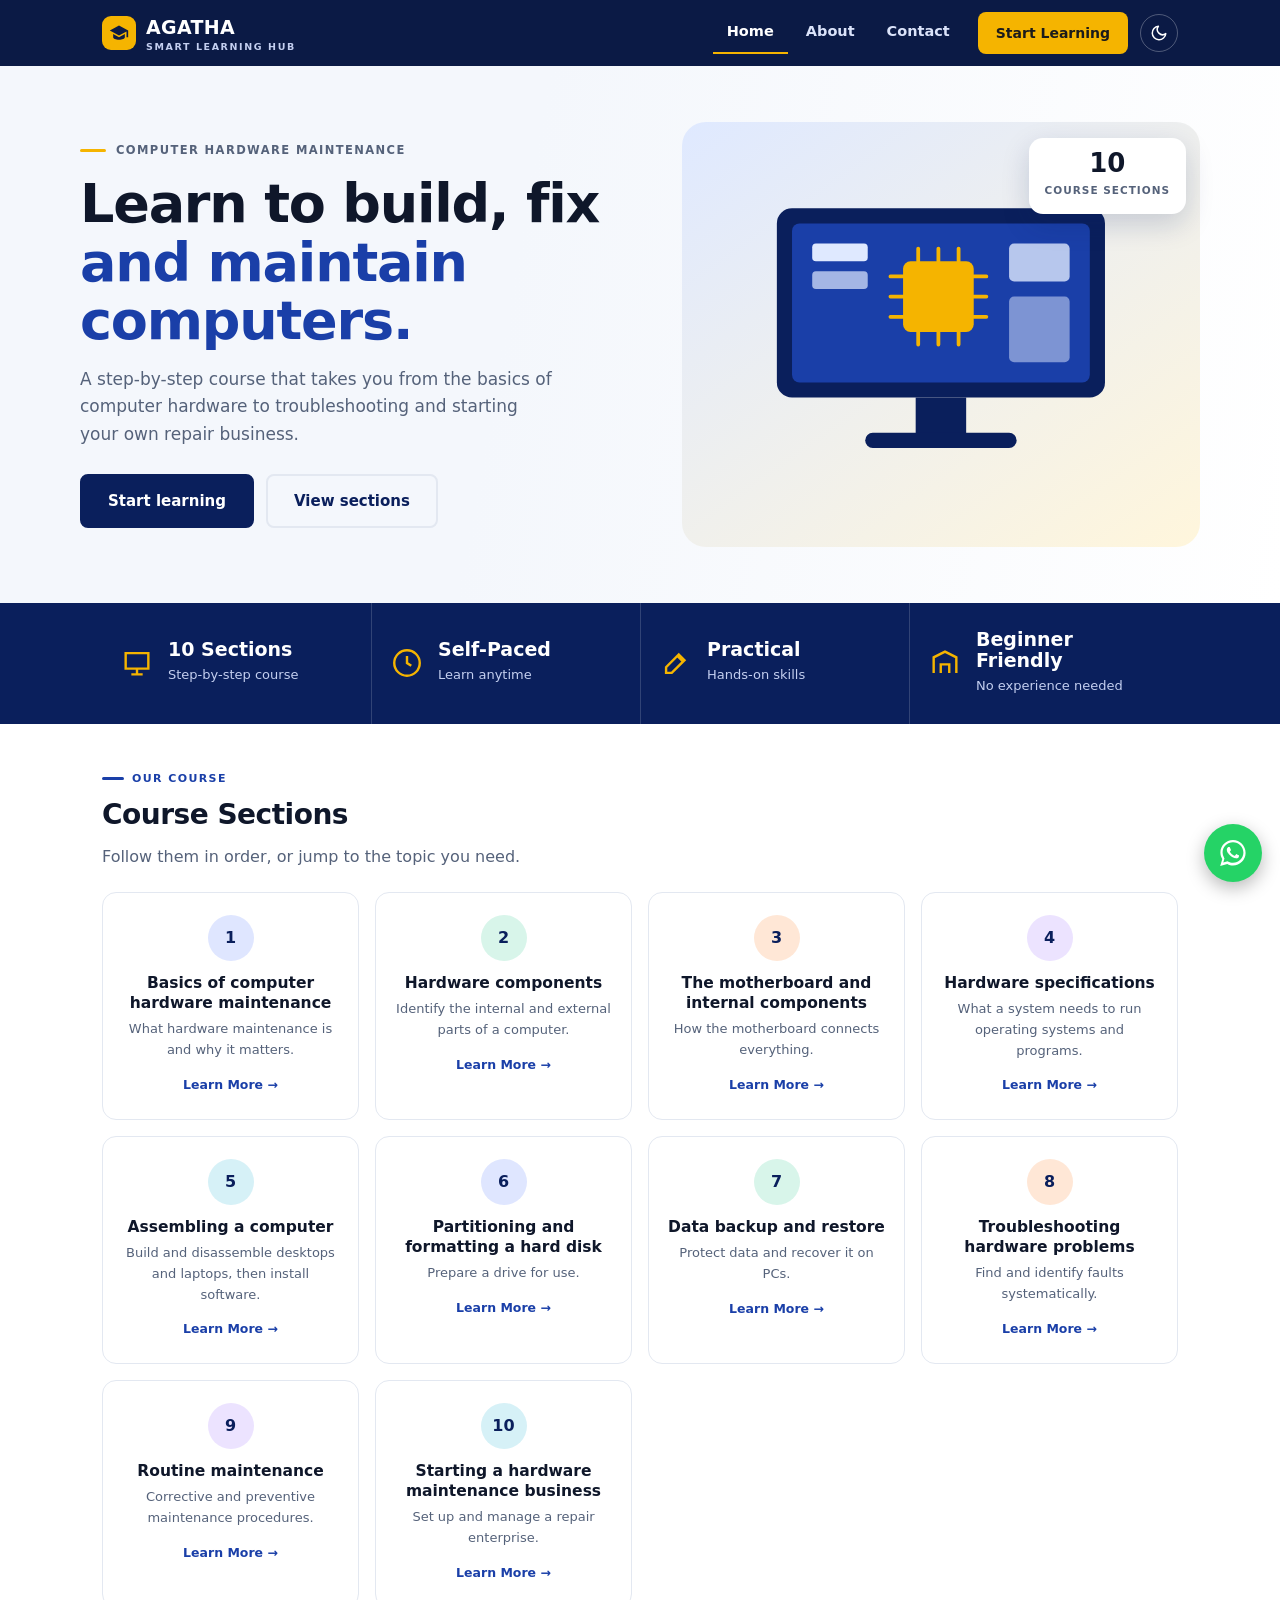
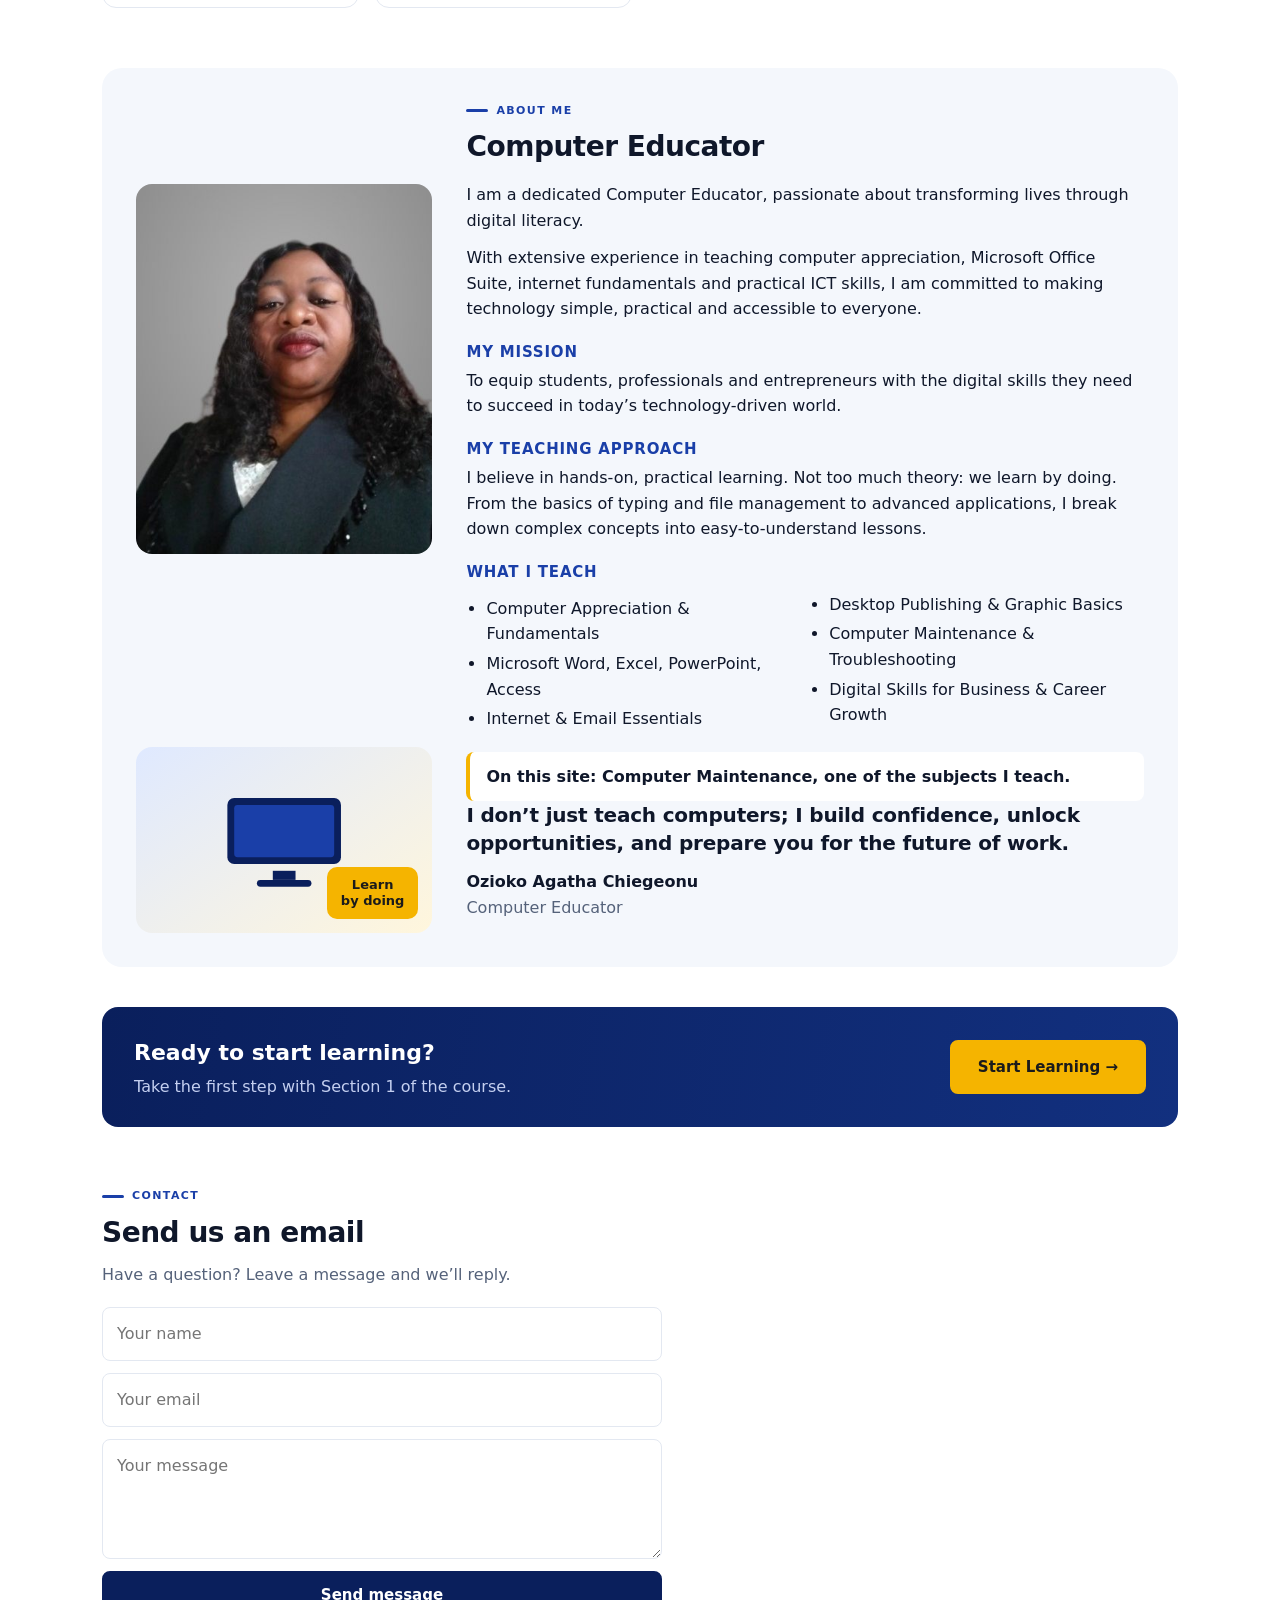
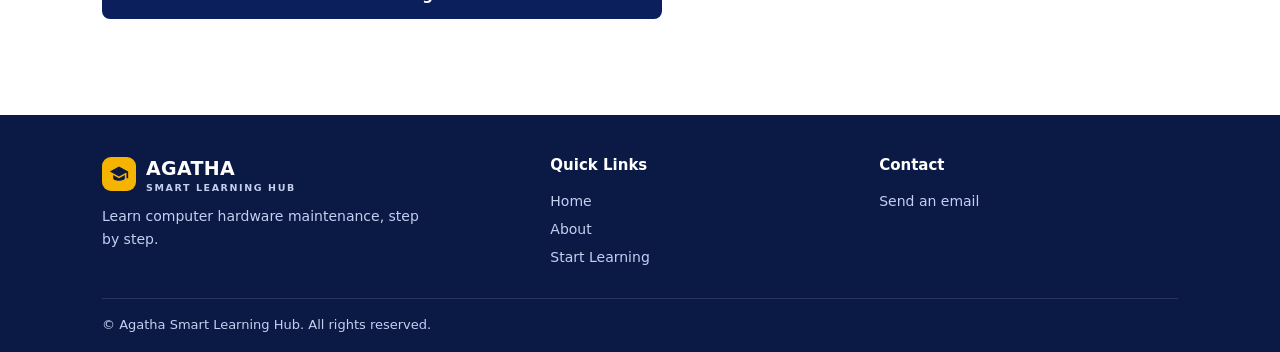
==== index.html @ 07d27c4d "my first commit" ====
<!DOCTYPE html>
<html lang="en">
<head>
<meta charset="utf-8">
<meta name="viewport" content="width=device-width, initial-scale=1, viewport-fit=cover">
<title>Agatha Smart Learning Hub | Computer Hardware Maintenance</title>
<meta name="description" content="Learn computer hardware maintenance step by step: components, motherboard, assembly, troubleshooting, backups and starting a repair business.">
<link rel="icon" href="data:image/svg+xml,%3Csvg xmlns=%27http://www.w3.org/2000/svg%27 viewBox=%270 0 100 100%27%3E%3Ctext y=%27.9em%27 font-size=%2790%27%3E%F0%9F%92%BB%3C/text%3E%3C/svg%3E">
<link rel="stylesheet" href="style.css">
<script>try{var t=localStorage.getItem('theme')}catch(e){}if(!t)t=matchMedia('(prefers-color-scheme: dark)').matches?'dark':'light';document.documentElement.dataset.theme=t</script>
</head>
<body>
<header><div class="wrap bar">
  <a class="brand" href="index.html"><span class="logo"><svg viewBox="0 0 24 24"><path d="M12 3 1 9l11 6 9-4.900V17h2V9L12 3zM5 13.200V17c0 1.700 3.100 3 7 3s7-1.300 7-3v-3.800l-7 3.800-7-3.800z"/></svg></span><span>AGATHA<small>SMART LEARNING HUB</small></span></a>
  <nav>
    <a class="l on" href="index.html">Home</a>
    <a class="l" href="#about">About</a>
    <a class="l" id="navContact" href="#email">Contact</a>
    <a class="cta" href="lesson-1.html">Start Learning</a>
  <button class="tt" id="themeBtn" type="button" aria-label="Switch between light and dark mode" title="Light / dark mode"><svg class="moon" viewBox="0 0 24 24"><path d="M21 12.8A9 9 0 1 1 11.2 3a7 7 0 0 0 9.8 9.800z"/></svg><svg class="sun" viewBox="0 0 24 24"><circle cx="12" cy="12" r="4"/><path d="M12 2v2M12 20v2M4.900 4.900l1.400 1.400M17.700 17.700l1.400 1.400M2 12h2M20 12h2M4.900 19.100l1.400-1.400M17.700 6.300l1.400-1.400"/></svg></button></nav>
</div></header>

<main>
  <div class="hero"><div class="wrap hg">
    <div>
      <div class="eyebrow">Computer Hardware Maintenance</div>
      <h1>Learn to build, fix <em>and maintain computers.</em></h1>
      <p class="lead">A step-by-step course that takes you from the basics of computer hardware to troubleshooting and starting your own repair business.</p>
      <div class="btns"><a class="btn" href="lesson-1.html">Start learning</a><a class="btn o" href="#sections">View sections</a></div>
    </div>
    <div class="art">
      <svg viewBox="0 0 320 240" fill="none"><rect x="30" y="20" width="260" height="150" rx="12" fill="#0a1f5c"/><rect x="42" y="32" width="236" height="126" rx="6" fill="#1a3fa8"/><rect x="130" y="62" width="56" height="56" rx="6" fill="#f5b400"/><g stroke="#f5b400" stroke-width="3" stroke-linecap="round"><path d="M142 52v10M158 52v10M174 52v10M142 118v10M158 118v10M174 118v10M120 74h10M120 90h10M120 106h10M186 74h10M186 90h10M186 106h10"/></g><rect x="58" y="48" width="44" height="14" rx="3" fill="#dfe9ff"/><rect x="58" y="70" width="44" height="14" rx="3" fill="#dfe9ff" opacity=".7"/><rect x="214" y="48" width="48" height="30" rx="4" fill="#dfe9ff" opacity=".8"/><rect x="214" y="90" width="48" height="52" rx="4" fill="#dfe9ff" opacity=".5"/><rect x="140" y="170" width="40" height="30" fill="#0a1f5c"/><rect x="100" y="198" width="120" height="12" rx="6" fill="#0a1f5c"/></svg>
      <div class="badge"><b>10</b><span>COURSE SECTIONS</span></div>
    </div>
  </div></div>
  <div class="stats"><div class="wrap sg">
    <div class="st"><svg viewBox="0 0 24 24"><path d="M4 5h16v11H4zM8 20h8M12 16v4"/></svg><div><b>10 Sections</b><span>Step-by-step course</span></div></div>
    <div class="st"><svg viewBox="0 0 24 24"><circle cx="12" cy="12" r="9"/><path d="M12 7v5l3 2"/></svg><div><b>Self-Paced</b><span>Learn anytime</span></div></div>
    <div class="st"><svg viewBox="0 0 24 24"><path d="M14 6l4 4-9 9H5v-4zM13 7l4 4"/></svg><div><b>Practical</b><span>Hands-on skills</span></div></div>
    <div class="st"><svg viewBox="0 0 24 24"><path d="M4 19V8l8-4 8 4v11M9 19v-6h6v6"/></svg><div><b>Beginner Friendly</b><span>No experience needed</span></div></div>
  </div></div>
  <div class="wrap">
    <section id="sections">
      <div class="sh"><div><div class="lab">Our Course</div><h2>Course Sections</h2><p class="sub">Follow them in order, or jump to the topic you need.</p></div></div>
      <div class="grid" id="cards"><a class="card" href="lesson-1.html"><div class="num c0">1</div><h3>Basics of computer hardware maintenance</h3><p>What hardware maintenance is and why it matters.</p><span class="more">Learn More &rarr;</span></a><a class="card" href="lesson-2.html"><div class="num c1">2</div><h3>Hardware components</h3><p>Identify the internal and external parts of a computer.</p><span class="more">Learn More &rarr;</span></a><a class="card" href="lesson-3.html"><div class="num c2">3</div><h3>The motherboard and internal components</h3><p>How the motherboard connects everything.</p><span class="more">Learn More &rarr;</span></a><a class="card" href="lesson-4.html"><div class="num c3">4</div><h3>Hardware specifications</h3><p>What a system needs to run operating systems and programs.</p><span class="more">Learn More &rarr;</span></a><a class="card" href="lesson-5.html"><div class="num c4">5</div><h3>Assembling a computer</h3><p>Build and disassemble desktops and laptops, then install software.</p><span class="more">Learn More &rarr;</span></a><a class="card" href="lesson-6.html"><div class="num c0">6</div><h3>Partitioning and formatting a hard disk</h3><p>Prepare a drive for use.</p><span class="more">Learn More &rarr;</span></a><a class="card" href="lesson-7.html"><div class="num c1">7</div><h3>Data backup and restore</h3><p>Protect data and recover it on PCs.</p><span class="more">Learn More &rarr;</span></a><a class="card" href="lesson-8.html"><div class="num c2">8</div><h3>Troubleshooting hardware problems</h3><p>Find and identify faults systematically.</p><span class="more">Learn More &rarr;</span></a><a class="card" href="lesson-9.html"><div class="num c3">9</div><h3>Routine maintenance</h3><p>Corrective and preventive maintenance procedures.</p><span class="more">Learn More &rarr;</span></a><a class="card" href="lesson-10.html"><div class="num c4">10</div><h3>Starting a hardware maintenance business</h3><p>Set up and manage a repair enterprise.</p><span class="more">Learn More &rarr;</span></a></div>
    </section>
    <section id="about">
      <div class="about">
        <div class="abl"><img class="me" src="images/agatha.jpg" alt="Ozioko Agatha Chiegeonu, Computer Educator"><div class="pic"><svg viewBox="0 0 120 90" width="46%" fill="none"><rect x="10" y="8" width="100" height="58" rx="6" fill="#0a1f5c"/><rect x="16" y="14" width="88" height="46" rx="3" fill="#1a3fa8"/><rect x="50" y="72" width="20" height="8" fill="#0a1f5c"/><rect x="36" y="80" width="48" height="6" rx="3" fill="#0a1f5c"/></svg><span>Learn<br>by doing</span></div></div>
        <div><div class="lab">About Me</div><h2>Computer Educator</h2><p>I am a dedicated Computer Educator, passionate about transforming lives through digital literacy.</p><p>With extensive experience in teaching computer appreciation, Microsoft Office Suite, internet fundamentals and practical ICT skills, I am committed to making technology simple, practical and accessible to everyone.</p><h4>My Mission</h4><p>To equip students, professionals and entrepreneurs with the digital skills they need to succeed in today’s technology-driven world.</p><h4>My Teaching Approach</h4><p>I believe in hands-on, practical learning. Not too much theory: we learn by doing. From the basics of typing and file management to advanced applications, I break down complex concepts into easy-to-understand lessons.</p><h4>What I Teach</h4><ul class="teach"><li>Computer Appreciation &amp; Fundamentals</li><li>Microsoft Word, Excel, PowerPoint, Access</li><li>Internet &amp; Email Essentials</li><li>Desktop Publishing &amp; Graphic Basics</li><li>Computer Maintenance &amp; Troubleshooting</li><li>Digital Skills for Business &amp; Career Growth</li></ul><div class="onsite">On this site: Computer Maintenance, one of the subjects I teach.</div><p class="closing">I don’t just teach computers; I build confidence, unlock opportunities, and prepare you for the future of work.</p><p class="sign">Ozioko Agatha Chiegeonu<span>Computer Educator</span></p></div>
      </div>
      <div class="banner"><div><h3>Ready to start learning?</h3><p>Take the first step with Section 1 of the course.</p></div><a class="btn g" href="lesson-1.html">Start Learning &rarr;</a></div>
    </section>
    <section id="email">
      <div class="lab">Contact</div><h2>Send us an email</h2>
      <p class="sub" style="margin-bottom:20px">Have a question? Leave a message and we’ll reply.</p>
      <form id="mailForm">
        <input type="text" name="name" placeholder="Your name" required>
        <input type="email" name="email" placeholder="Your email" required>
        <textarea name="message" placeholder="Your message" required></textarea>
        <button class="btn" type="submit">Send message</button>
        <p class="note" id="note"></p>
      </form>
    </section>
  </div>
</main>

<footer><div class="wrap">
  <div class="fg">
    <div><div class="brand" style="color:#fff;margin-bottom:10px"><span class="logo"><svg viewBox="0 0 24 24"><path d="M12 3 1 9l11 6 9-4.900V17h2V9L12 3zM5 13.200V17c0 1.700 3.100 3 7 3s7-1.300 7-3v-3.800l-7 3.800-7-3.800z"/></svg></span><span>AGATHA<small>SMART LEARNING HUB</small></span></div><p style="margin:0;max-width:320px">Learn computer hardware maintenance, step by step.</p></div>
    <div><h4>Quick Links</h4><a href="index.html">Home</a><a href="#about">About</a><a href="lesson-1.html">Start Learning</a></div>
    <div><h4>Contact</h4><a href="#email">Send an email</a></div>
  </div>
  <div class="copy">&copy; Agatha Smart Learning Hub. All rights reserved.</div>
</div></footer>

<a class="wa" id="waBtn" href="https://wa.link/6a9edf" target="_blank" rel="noopener" aria-label="Chat on WhatsApp">
  <svg viewBox="0 0 32 32"><path d="M16 3C9 3 3.4 8.6 3.4 15.5c0 2.4.7 4.7 1.9 6.600L3.200 29l7.100-2.100c1.800 1 3.800 1.500 5.700 1.500 7 0 12.600-5.600 12.600-12.500S23 3 16 3zm0 22.800c-1.800 0-3.600-.5-5.100-1.400l-.4-.2-4.200 1.200 1.200-4.100-.3-.4a10.200 10.200 0 0 1-1.600-5.500C5.600 9.800 10.300 5.200 16 5.200s10.400 4.600 10.400 10.300S21.700 25.800 16 25.800zm5.700-7.600c-.3-.2-1.800-.9-2.100-1s-.5-.2-.7.200-.8 1-1 1.200-.4.200-.7.100a8.400 8.400 0 0 1-4.200-3.700c-.3-.6.300-.5.900-1.700.1-.2 0-.4 0-.5l-1-2.300c-.2-.6-.5-.5-.7-.5h-.6c-.2 0-.5.100-.8.400s-1 1-1 2.500 1.100 2.900 1.200 3.100c.2.200 2.100 3.300 5.200 4.500 2.900 1.100 3.100.9 3.600.8.600-.1 1.800-.7 2-1.400s.2-1.300.2-1.400-.3-.2-.6-.4z"/></svg>
</a>
<script src="theme.js"></script>
<script>
document.getElementById('mailForm').addEventListener('submit',function(e){
  e.preventDefault();
  var f=e.target,btn=f.querySelector('button'),note=document.getElementById('note');
  var d=Object.fromEntries(new FormData(f).entries());
  d._subject='New message from Agatha Smart Learning Hub';d._template='table';
  btn.disabled=true;note.textContent='Sending...';
  fetch('https://formsubmit.co/ajax/agathaziko20@gmail.com',{method:'POST',headers:{'Content-Type':'application/json','Accept':'application/json'},body:JSON.stringify(d)})
  .then(function(r){if(!r.ok)throw 0;return r.json()})
  .then(function(){f.reset();note.textContent='Thank you! Your message has been sent.'})
  .catch(function(){note.textContent='Sorry, the message could not be sent. Please try again or use the WhatsApp button.'})
  .then(function(){btn.disabled=false});
});
</script>
</body>
</html>
---- style.css ----
:root{--bg:#fff;--soft:#f4f7fc;--surface:#fff;--text:#0f172a;--muted:#55627a;--navy:#0a1f5c;--navy2:#0b1a45;--blue:#1a3fa8;--gold:#f5b400;--gold-ink:#1b1b1b;--line:#e3e8f1;--wa:#25d366;color-scheme:light;
box-sizing:border-box;padding-top:env(safe-area-inset-top,0px);padding-bottom:env(safe-area-inset-bottom,0px)}
@media (prefers-color-scheme:dark){:root:not([data-theme="light"]){--bg:#0b1226;--soft:#0f1a35;--surface:#141f3d;--text:#eaf0fb;--muted:#9fb0cb;--blue:#7fa6ff;--line:#26335a;color-scheme:dark}}
:root[data-theme="dark"]{--bg:#0b1226;--soft:#0f1a35;--surface:#141f3d;--text:#eaf0fb;--muted:#9fb0cb;--blue:#7fa6ff;--line:#26335a;color-scheme:dark}
html{scroll-padding-top:calc(env(safe-area-inset-top,0px) + 76px);scroll-behavior:smooth}
*{box-sizing:border-box}
body{margin:0;background:var(--bg);color:var(--text);font:16px/1.6 system-ui,-apple-system,"Segoe UI",Roboto,Arial,sans-serif}
body::before{content:"";position:fixed;inset:0 0 auto;height:env(safe-area-inset-top,0px);background:var(--navy2);z-index:10}
a{color:inherit;text-decoration:none}
.wrap{max-width:1120px;margin:0 auto;padding:0 22px}
header{position:sticky;top:env(safe-area-inset-top,0px);z-index:11;background:var(--navy2);color:#fff}
.bar{display:flex;align-items:center;justify-content:space-between;height:66px;gap:14px}
.brand{display:flex;align-items:center;gap:10px;font-weight:800;font-size:19px;letter-spacing:.3px}
.logo{width:34px;height:34px;border-radius:9px;background:var(--gold);display:grid;place-items:center}
.logo svg{width:20px;height:20px;fill:var(--navy2)}
.brand small{display:block;font-size:9.5px;font-weight:600;letter-spacing:1.6px;color:#c4cff0;margin-top:-3px}
nav{display:flex;gap:4px;align-items:center}
nav a.l{padding:8px 14px;font-weight:600;font-size:14.5px;color:#dbe3fa;border-bottom:2px solid transparent}
nav a.l:hover,nav a.l.on{color:#fff;border-bottom-color:var(--gold)}
.cta{background:var(--gold);color:var(--gold-ink);font-weight:700;font-size:14px;padding:10px 18px;border-radius:8px;margin-left:10px}
.hero{background:linear-gradient(100deg,var(--soft) 40%,var(--bg));overflow:hidden}
.hg{display:grid;grid-template-columns:1.05fr .95fr;gap:30px;align-items:center;padding:56px 0}
.eyebrow{display:flex;align-items:center;gap:10px;font-size:11.5px;font-weight:800;letter-spacing:1.4px;text-transform:uppercase;color:var(--muted)}
.eyebrow::before{content:"";width:26px;height:3px;background:var(--gold);border-radius:2px}
h1{font-size:clamp(34px,5.4vw,54px);line-height:1.08;margin:16px 0 16px;letter-spacing:-1.2px;font-weight:800}
h1 em{font-style:normal;color:var(--blue);display:block}
.hero p.lead{color:var(--muted);font-size:17px;max-width:480px;margin:0 0 26px}
.btns{display:flex;gap:12px;flex-wrap:wrap}
.btn{display:inline-block;background:var(--navy);color:#fff;font-weight:700;padding:13px 26px;border-radius:8px;border:2px solid var(--navy);font-size:15px;cursor:pointer;font-family:inherit}
.btn.o{background:transparent;color:var(--navy);border-color:var(--line)}
.btn.g{background:var(--gold);color:var(--gold-ink);border-color:var(--gold)}
@media (prefers-color-scheme:dark){:root:not([data-theme="light"]) .btn{background:var(--blue);border-color:var(--blue);color:#0b1226}:root:not([data-theme="light"]) .btn.o{background:transparent;color:var(--text);border-color:var(--line)}:root:not([data-theme="light"]) .btn.g{background:var(--gold);border-color:var(--gold);color:var(--gold-ink)}}
.art{position:relative;background:linear-gradient(145deg,#dfe9ff,#fff6dc);border-radius:24px;aspect-ratio:1/.82;display:grid;place-items:center}
.art svg{width:78%;height:auto}
.badge{position:absolute;right:14px;top:16px;background:#fff;color:#0f172a;border-radius:14px;padding:12px 16px;box-shadow:0 10px 28px rgba(10,31,92,.18);text-align:center}
.badge b{display:block;font-size:26px;line-height:1}
.badge span{font-size:10.5px;font-weight:800;letter-spacing:1px;color:#55627a}
.stats{background:var(--navy);color:#fff}
.sg{display:grid;grid-template-columns:repeat(4,1fr)}
.st{display:flex;align-items:center;gap:14px;padding:26px 18px;border-left:1px solid rgba(255,255,255,.16)}
.st:first-child{border-left:0}
.st svg{width:34px;height:34px;stroke:var(--gold);fill:none;stroke-width:1.7;flex:none}
.st b{display:block;font-size:19px;line-height:1.15}
.st span{font-size:13px;color:#c4cff0}
section{padding:46px 0 14px}
.sh{display:flex;justify-content:space-between;align-items:end;gap:12px;margin-bottom:22px}
.lab{font-size:11px;font-weight:800;letter-spacing:1.4px;color:var(--blue);text-transform:uppercase;display:flex;align-items:center;gap:8px}
.lab::before{content:"";width:22px;height:3px;background:var(--blue);border-radius:2px}
h2{font-size:28px;margin:6px 0 0;letter-spacing:-.5px}
.sub{color:var(--muted);margin:6px 0 0}
.grid{display:grid;grid-template-columns:repeat(auto-fill,minmax(205px,1fr));gap:16px}
.card{display:block;background:var(--surface);border:1px solid var(--line);border-radius:14px;padding:22px 18px;text-align:center;transition:box-shadow .15s,transform .15s}
.card:hover{transform:translateY(-3px);box-shadow:0 12px 26px rgba(10,31,92,.12)}
.num{width:46px;height:46px;border-radius:50%;display:grid;place-items:center;font-weight:800;margin:0 auto 12px;color:var(--navy)}
.c0{background:#dfe6ff}.c1{background:#d8f5ea}.c2{background:#ffe7d6}.c3{background:#ece3ff}.c4{background:#d6f1f7}
.card h3{margin:0 0 6px;font-size:15.5px;line-height:1.3}
.card p{margin:0 0 10px;color:var(--muted);font-size:13px}
.more{font-size:12.5px;font-weight:700;color:var(--blue)}
.about{display:grid;grid-template-columns:.7fr 1.6fr;gap:34px;align-items:start;background:var(--soft);border-radius:20px;padding:34px}
.about .pic{aspect-ratio:4/3;border-radius:16px;background:linear-gradient(145deg,#dfe9ff,#fff6dc);display:grid;place-items:center;position:relative}
.about .pic span{position:absolute;right:14px;bottom:14px;background:var(--gold);color:var(--gold-ink);font-weight:800;border-radius:10px;padding:10px 14px;font-size:13px;text-align:center;line-height:1.2}
.ph{color:var(--muted);font-style:italic}.abl{display:flex;flex-direction:column;justify-content:space-between;gap:16px;align-self:stretch}.me{width:100%;aspect-ratio:4/5;object-fit:cover;object-position:center 15%;border-radius:16px;display:block}.abl .pic{aspect-ratio:16/10}.about h2{margin-bottom:12px}.about p{margin:0 0 12px}.about h4{margin:18px 0 4px;font-size:15px;color:var(--blue);text-transform:uppercase;letter-spacing:.8px}.teach{columns:2;column-gap:28px;margin:8px 0 0;padding-left:20px}.teach li{margin:4px 0;break-inside:avoid}.onsite{margin-top:18px;padding:12px 16px;border-left:4px solid var(--gold);background:var(--surface);border-radius:8px;font-weight:600}.closing{font-size:20px;font-weight:700;line-height:1.4;margin:22px 0 10px;letter-spacing:-.2px}.sign{font-weight:800}.sign span{display:block;font-weight:500;color:var(--muted)}@media(max-width:860px){.teach{columns:1}}
.banner{margin:40px 0 0;background:linear-gradient(100deg,var(--navy),#12307f);color:#fff;border-radius:16px;padding:28px 32px;display:flex;align-items:center;justify-content:space-between;gap:20px;flex-wrap:wrap}
.banner h3{margin:0 0 4px;font-size:22px}
.banner p{margin:0;color:#c4cff0}
form{display:grid;gap:12px;max-width:560px}
input,textarea{width:100%;padding:13px 14px;border-radius:8px;border:1px solid var(--line);background:var(--surface);color:var(--text);font:inherit}
textarea{min-height:120px;resize:vertical}
.note{font-size:14px;color:var(--blue);min-height:20px;margin:0}
footer{background:var(--navy2);color:#c4cff0;margin-top:50px;font-size:14px}
.fg{display:grid;grid-template-columns:1.4fr 1fr 1fr;gap:30px;padding:38px 0 26px}
footer h4{color:#fff;margin:0 0 10px;font-size:15px}
footer a{display:block;padding:3px 0}
footer a:hover{color:#fff}
.copy{border-top:1px solid rgba(255,255,255,.12);padding:16px 0;font-size:13px}
.wa{position:fixed;right:18px;bottom:calc(18px + env(safe-area-inset-bottom,0px));width:58px;height:58px;border-radius:50%;background:var(--wa);display:grid;place-items:center;box-shadow:0 6px 18px rgba(0,0,0,.28);z-index:20}
.wa svg{width:32px;height:32px;fill:#fff}
.layout{display:grid;grid-template-columns:270px 1fr;gap:28px;padding:34px 0}
.side{position:sticky;top:calc(env(safe-area-inset-top,0px) + 88px);align-self:start;background:var(--surface);border:1px solid var(--line);border-radius:14px;padding:10px}
.side a{display:block;padding:9px 12px;border-radius:8px;font-size:14px;color:var(--muted)}
.side a:hover{background:var(--soft)}
.side a.on{background:var(--navy);color:#fff;font-weight:700}
.lesson{background:var(--surface);border:1px solid var(--line);border-radius:16px;padding:32px;min-width:0}
.lesson h1{font-size:30px;margin:10px 0 12px;letter-spacing:-.5px}
.tag{display:inline-block;padding:5px 12px;border-radius:6px;background:var(--gold);color:var(--gold-ink);font-weight:800;font-size:11.5px;letter-spacing:.6px;text-transform:uppercase}
.lesson h3{margin:26px 0 8px;font-size:19px;color:var(--blue)}.lesson ul,.lesson ol{padding-left:22px}.lesson li{margin:5px 0}.pn{display:flex;justify-content:space-between;gap:12px;margin-top:28px}
.pn a{padding:11px 18px;border-radius:8px;border:1px solid var(--line);font-weight:700}
.pn a.go{background:var(--gold);color:var(--gold-ink);border-color:var(--gold)}
.lesson h3{margin:28px 0 8px;font-size:19px;color:var(--navy);border-left:4px solid var(--gold);padding-left:12px}@media (prefers-color-scheme:dark){:root:not([data-theme="light"]) .lesson h3{color:var(--text)}}.lesson li{margin:5px 0}.lesson p{margin:8px 0}.back{display:inline-block;margin-bottom:8px;color:var(--blue);font-weight:700;font-size:14px}
@media(max-width:860px){nav a.l{display:none}.hg{grid-template-columns:1fr}.about{padding:26px;gap:24px}.sg{grid-template-columns:1fr 1fr}.st:nth-child(3){border-left:0}.fg{grid-template-columns:1fr}.layout{grid-template-columns:1fr}.side{position:static;display:none}.lesson{padding:22px}}
@media(max-width:640px){.about{grid-template-columns:1fr}}@media(min-width:861px){.abl{margin-top:82px}}
/* theme toggle */
.back{display:block;width:max-content;margin-bottom:12px}
.tt{width:38px;height:38px;border-radius:50%;border:1px solid rgba(255,255,255,.28);background:transparent;color:#fff;cursor:pointer;display:grid;place-items:center;margin-left:8px;padding:0}
.tt:hover{background:rgba(255,255,255,.12)}
.tt svg{width:18px;height:18px;fill:none;stroke:currentColor;stroke-width:2;stroke-linecap:round;stroke-linejoin:round}
.tt .sun{display:none}
:root[data-theme="dark"] .tt .sun{display:block}
:root[data-theme="dark"] .tt .moon{display:none}
/* dark overrides when the toggle sets the theme explicitly */
:root[data-theme="dark"] .btn{background:var(--blue);border-color:var(--blue);color:#0b1226}
:root[data-theme="dark"] .btn.o{background:transparent;color:var(--text);border-color:var(--line)}
:root[data-theme="dark"] .btn.g{background:var(--gold);border-color:var(--gold);color:var(--gold-ink)}
:root[data-theme="dark"] .lesson h3{color:var(--text)}
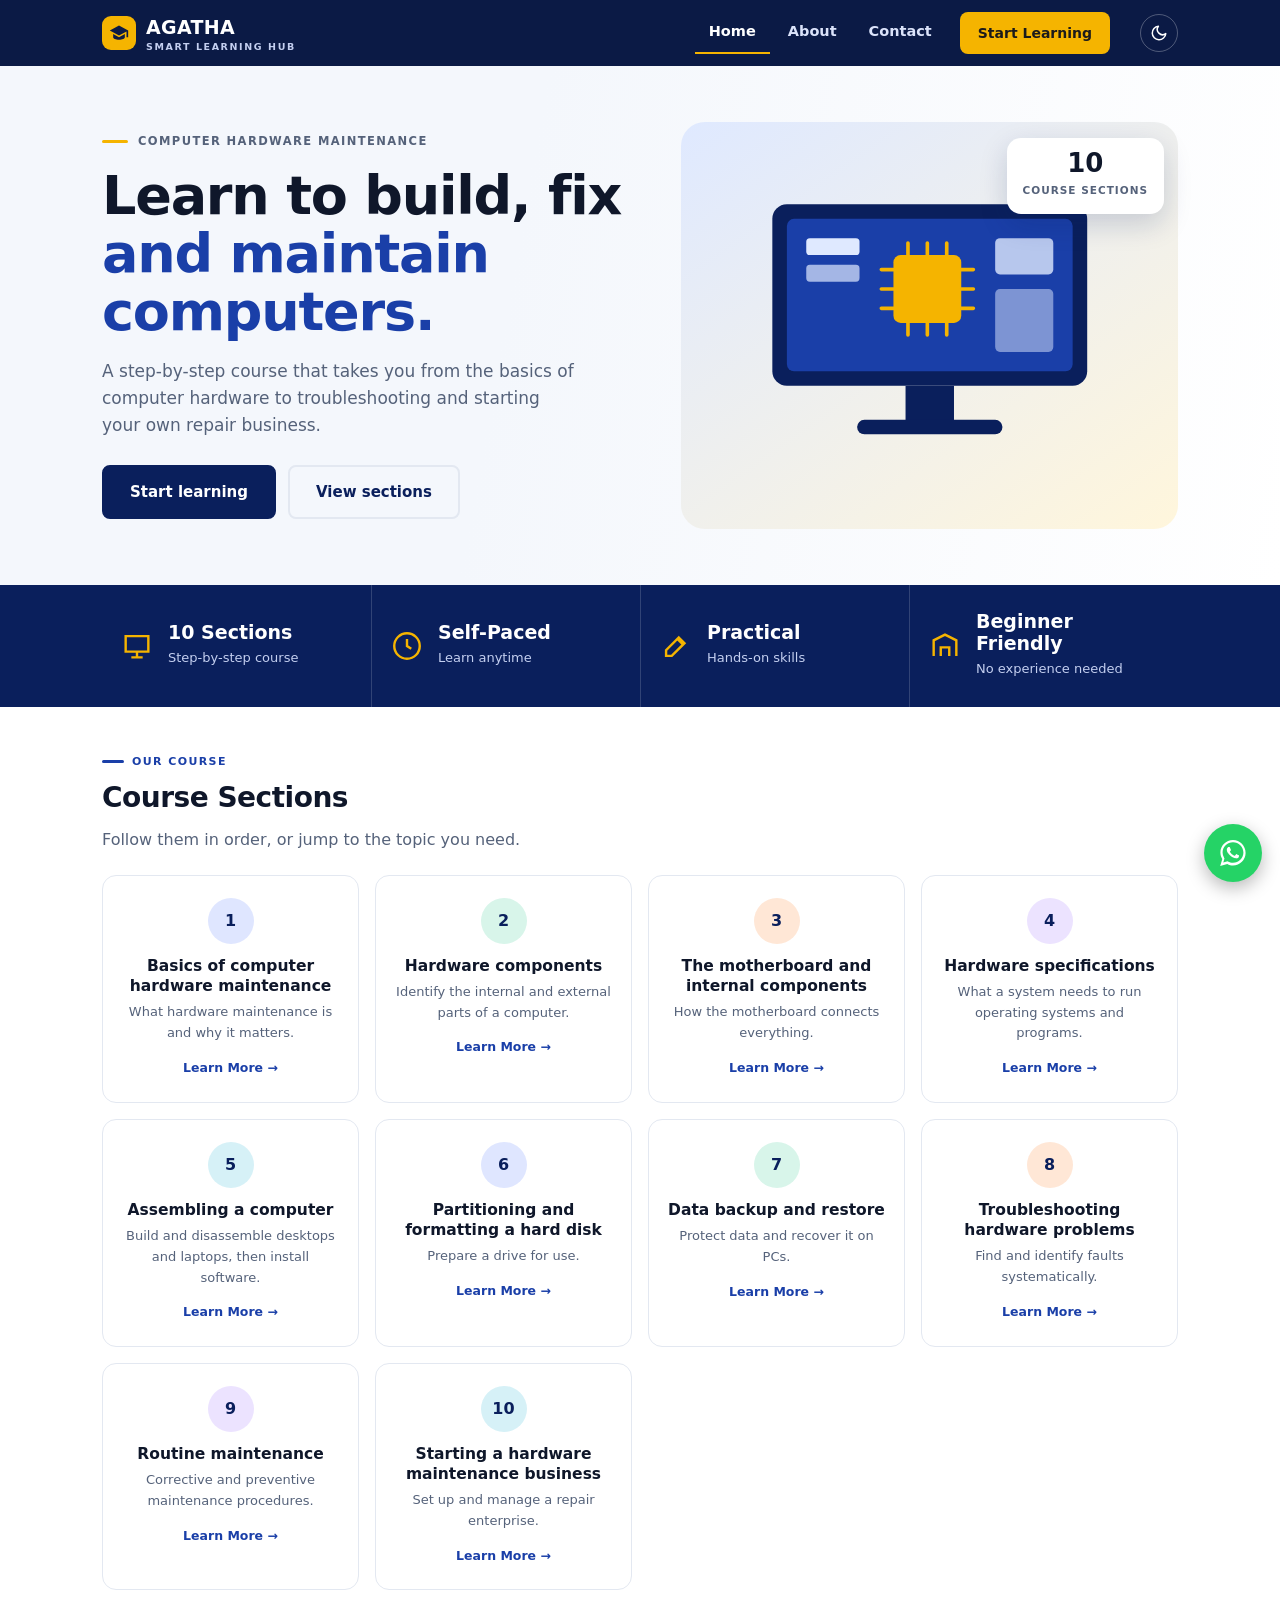
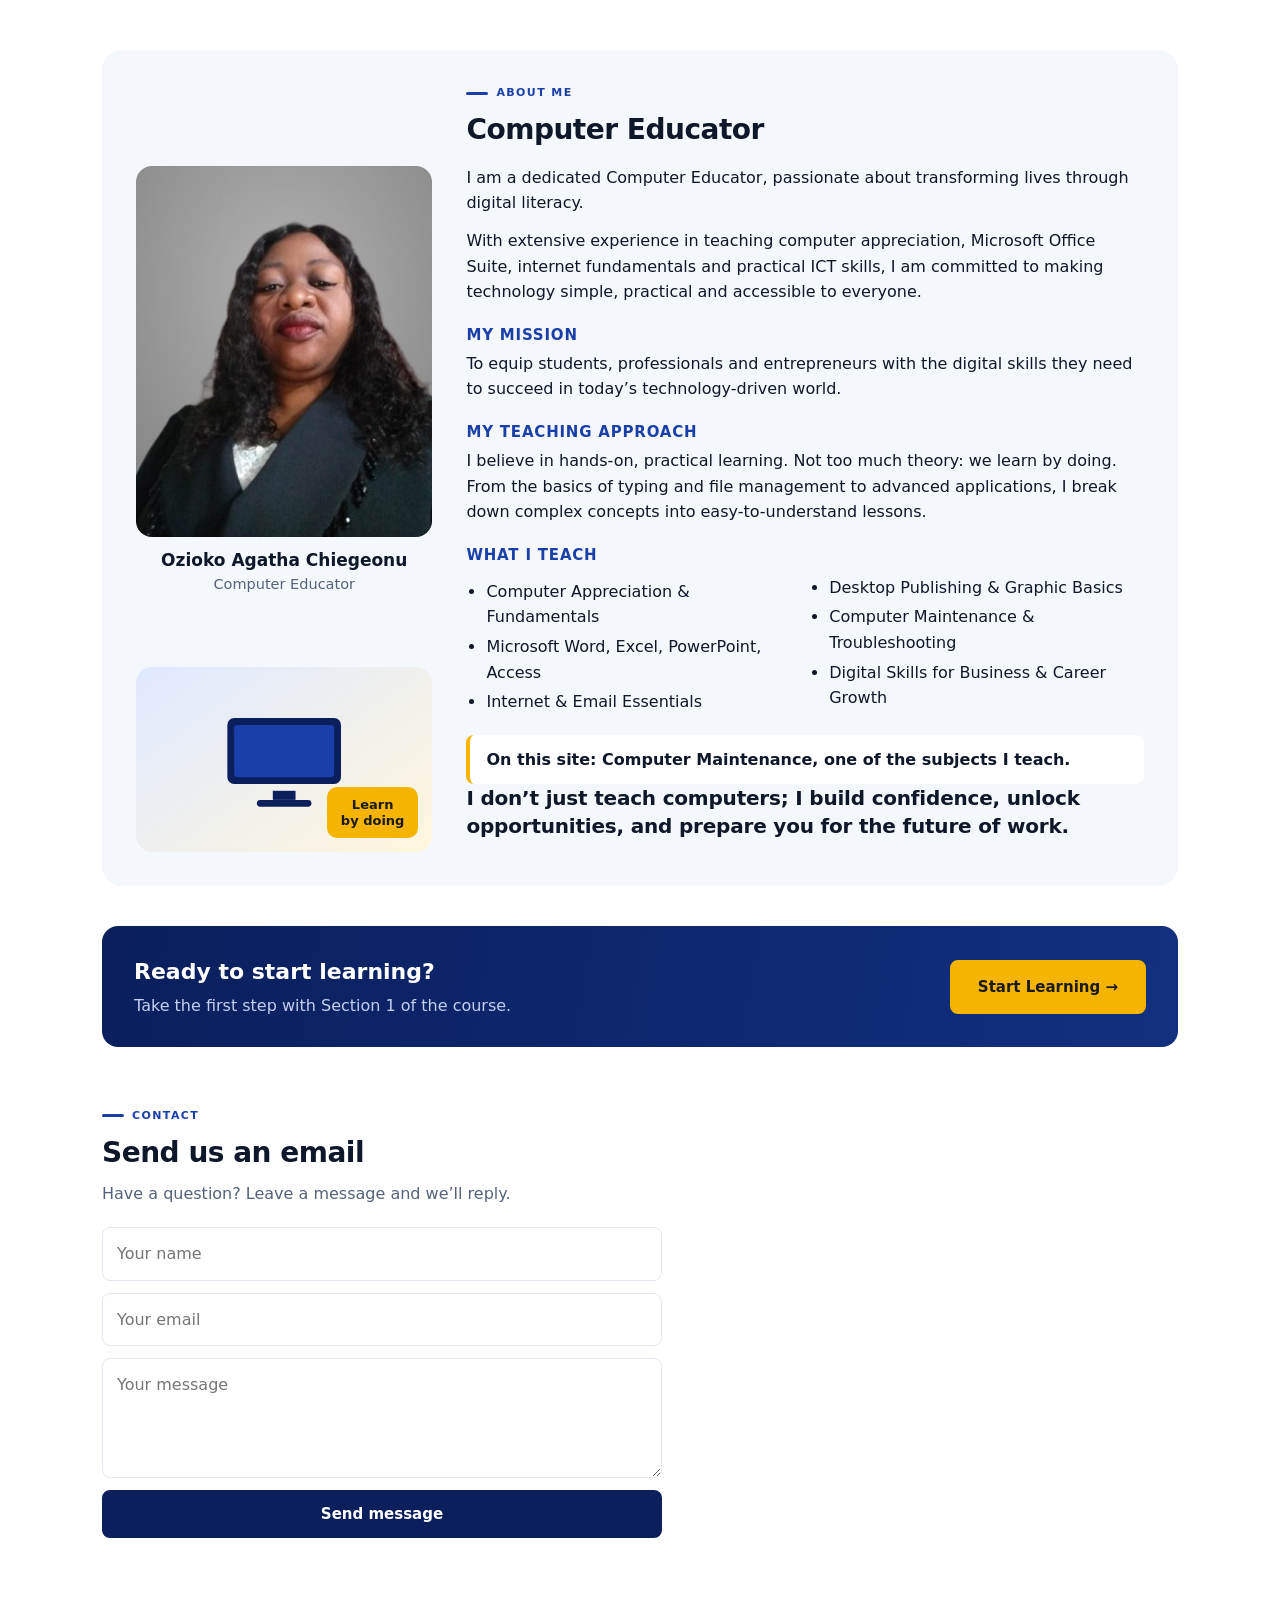
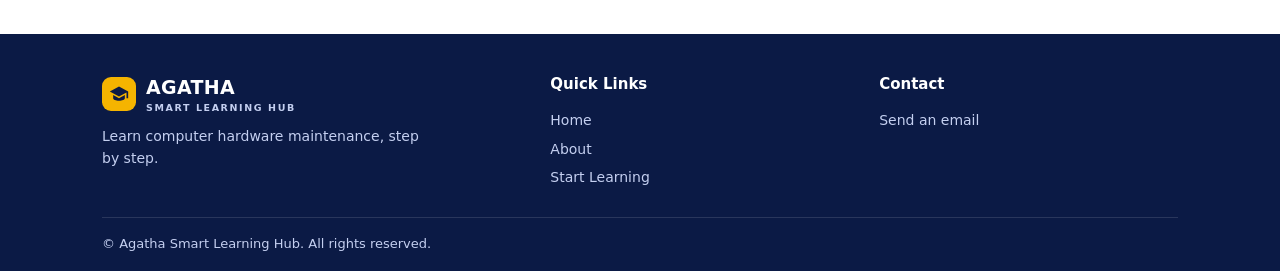
==== commit 4bc79cbf: "second commit" ====
--- a/index.html
+++ b/index.html
@@ -12,13 +12,14 @@
 <body>
 <header><div class="wrap bar">
   <a class="brand" href="index.html"><span class="logo"><svg viewBox="0 0 24 24"><path d="M12 3 1 9l11 6 9-4.900V17h2V9L12 3zM5 13.200V17c0 1.700 3.100 3 7 3s7-1.300 7-3v-3.800l-7 3.800-7-3.800z"/></svg></span><span>AGATHA<small>SMART LEARNING HUB</small></span></a>
-  <nav>
+  <nav id="menu"><button class="close" id="closeMenu" type="button" aria-label="Close menu"><svg viewBox="0 0 24 24"><path d="M5 5l14 14M19 5L5 19"/></svg></button>
     <a class="l on" href="index.html">Home</a>
     <a class="l" href="#about">About</a>
     <a class="l" id="navContact" href="#email">Contact</a>
     <a class="cta" href="lesson-1.html">Start Learning</a>
-  <button class="tt" id="themeBtn" type="button" aria-label="Switch between light and dark mode" title="Light / dark mode"><svg class="moon" viewBox="0 0 24 24"><path d="M21 12.8A9 9 0 1 1 11.2 3a7 7 0 0 0 9.8 9.800z"/></svg><svg class="sun" viewBox="0 0 24 24"><circle cx="12" cy="12" r="4"/><path d="M12 2v2M12 20v2M4.900 4.900l1.400 1.400M17.700 17.700l1.400 1.400M2 12h2M20 12h2M4.900 19.100l1.400-1.400M17.700 6.300l1.400-1.400"/></svg></button></nav>
-</div></header>
+  </nav>
+  <div class="bar-r"><button class="tt" id="themeBtn" type="button" aria-label="Switch between light and dark mode" title="Light / dark mode"><svg class="moon" viewBox="0 0 24 24"><path d="M21 12.8A9 9 0 1 1 11.2 3a7 7 0 0 0 9.8 9.800z"/></svg><svg class="sun" viewBox="0 0 24 24"><circle cx="12" cy="12" r="4"/><path d="M12 2v2M12 20v2M4.900 4.900l1.400 1.400M17.700 17.700l1.400 1.400M2 12h2M20 12h2M4.900 19.100l1.400-1.400M17.700 6.300l1.400-1.400"/></svg></button><button class="burger" id="burger" type="button" aria-label="Open menu" aria-expanded="false" aria-controls="menu"><svg viewBox="0 0 24 24"><path d="M3 6h18M3 12h18M3 18h18"/></svg></button></div>
+</div><div class="scrim" id="scrim"></div></header>
 
 <main>
   <div class="hero"><div class="wrap hg">
@@ -46,8 +47,8 @@
     </section>
     <section id="about">
       <div class="about">
-        <div class="abl"><img class="me" src="images/agatha.jpg" alt="Ozioko Agatha Chiegeonu, Computer Educator"><div class="pic"><svg viewBox="0 0 120 90" width="46%" fill="none"><rect x="10" y="8" width="100" height="58" rx="6" fill="#0a1f5c"/><rect x="16" y="14" width="88" height="46" rx="3" fill="#1a3fa8"/><rect x="50" y="72" width="20" height="8" fill="#0a1f5c"/><rect x="36" y="80" width="48" height="6" rx="3" fill="#0a1f5c"/></svg><span>Learn<br>by doing</span></div></div>
-        <div><div class="lab">About Me</div><h2>Computer Educator</h2><p>I am a dedicated Computer Educator, passionate about transforming lives through digital literacy.</p><p>With extensive experience in teaching computer appreciation, Microsoft Office Suite, internet fundamentals and practical ICT skills, I am committed to making technology simple, practical and accessible to everyone.</p><h4>My Mission</h4><p>To equip students, professionals and entrepreneurs with the digital skills they need to succeed in today’s technology-driven world.</p><h4>My Teaching Approach</h4><p>I believe in hands-on, practical learning. Not too much theory: we learn by doing. From the basics of typing and file management to advanced applications, I break down complex concepts into easy-to-understand lessons.</p><h4>What I Teach</h4><ul class="teach"><li>Computer Appreciation &amp; Fundamentals</li><li>Microsoft Word, Excel, PowerPoint, Access</li><li>Internet &amp; Email Essentials</li><li>Desktop Publishing &amp; Graphic Basics</li><li>Computer Maintenance &amp; Troubleshooting</li><li>Digital Skills for Business &amp; Career Growth</li></ul><div class="onsite">On this site: Computer Maintenance, one of the subjects I teach.</div><p class="closing">I don’t just teach computers; I build confidence, unlock opportunities, and prepare you for the future of work.</p><p class="sign">Ozioko Agatha Chiegeonu<span>Computer Educator</span></p></div>
+        <div class="abl"><div class="who"><img class="me" src="images/agatha.jpg" alt="Ozioko Agatha Chiegeonu, Computer Educator"><div class="cap"><b>Ozioko Agatha Chiegeonu</b><span>Computer Educator</span></div></div><div class="pic"><svg viewBox="0 0 120 90" width="46%" fill="none"><rect x="10" y="8" width="100" height="58" rx="6" fill="#0a1f5c"/><rect x="16" y="14" width="88" height="46" rx="3" fill="#1a3fa8"/><rect x="50" y="72" width="20" height="8" fill="#0a1f5c"/><rect x="36" y="80" width="48" height="6" rx="3" fill="#0a1f5c"/></svg><span>Learn<br>by doing</span></div></div>
+        <div><div class="lab">About Me</div><h2>Computer Educator</h2><p>I am a dedicated Computer Educator, passionate about transforming lives through digital literacy.</p><p>With extensive experience in teaching computer appreciation, Microsoft Office Suite, internet fundamentals and practical ICT skills, I am committed to making technology simple, practical and accessible to everyone.</p><h4>My Mission</h4><p>To equip students, professionals and entrepreneurs with the digital skills they need to succeed in today’s technology-driven world.</p><h4>My Teaching Approach</h4><p>I believe in hands-on, practical learning. Not too much theory: we learn by doing. From the basics of typing and file management to advanced applications, I break down complex concepts into easy-to-understand lessons.</p><h4>What I Teach</h4><ul class="teach"><li>Computer Appreciation &amp; Fundamentals</li><li>Microsoft Word, Excel, PowerPoint, Access</li><li>Internet &amp; Email Essentials</li><li>Desktop Publishing &amp; Graphic Basics</li><li>Computer Maintenance &amp; Troubleshooting</li><li>Digital Skills for Business &amp; Career Growth</li></ul><div class="onsite">On this site: Computer Maintenance, one of the subjects I teach.</div><p class="closing">I don’t just teach computers; I build confidence, unlock opportunities, and prepare you for the future of work.</p></div>
       </div>
       <div class="banner"><div><h3>Ready to start learning?</h3><p>Take the first step with Section 1 of the course.</p></div><a class="btn g" href="lesson-1.html">Start Learning &rarr;</a></div>
     </section>
--- a/style.css
+++ b/style.css
@@ -19,7 +19,7 @@
 nav a.l:hover,nav a.l.on{color:#fff;border-bottom-color:var(--gold)}
 .cta{background:var(--gold);color:var(--gold-ink);font-weight:700;font-size:14px;padding:10px 18px;border-radius:8px;margin-left:10px}
 .hero{background:linear-gradient(100deg,var(--soft) 40%,var(--bg));overflow:hidden}
-.hg{display:grid;grid-template-columns:1.05fr .95fr;gap:30px;align-items:center;padding:56px 0}
+.hg{display:grid;grid-template-columns:1.05fr .95fr;gap:30px;align-items:center;padding-block:56px}
 .eyebrow{display:flex;align-items:center;gap:10px;font-size:11.5px;font-weight:800;letter-spacing:1.4px;text-transform:uppercase;color:var(--muted)}
 .eyebrow::before{content:"";width:26px;height:3px;background:var(--gold);border-radius:2px}
 h1{font-size:clamp(34px,5.4vw,54px);line-height:1.08;margin:16px 0 16px;letter-spacing:-1.2px;font-weight:800}
@@ -75,7 +75,7 @@
 .copy{border-top:1px solid rgba(255,255,255,.12);padding:16px 0;font-size:13px}
 .wa{position:fixed;right:18px;bottom:calc(18px + env(safe-area-inset-bottom,0px));width:58px;height:58px;border-radius:50%;background:var(--wa);display:grid;place-items:center;box-shadow:0 6px 18px rgba(0,0,0,.28);z-index:20}
 .wa svg{width:32px;height:32px;fill:#fff}
-.layout{display:grid;grid-template-columns:270px 1fr;gap:28px;padding:34px 0}
+.layout{display:grid;grid-template-columns:270px 1fr;gap:28px;padding-block:34px}
 .side{position:sticky;top:calc(env(safe-area-inset-top,0px) + 88px);align-self:start;background:var(--surface);border:1px solid var(--line);border-radius:14px;padding:10px}
 .side a{display:block;padding:9px 12px;border-radius:8px;font-size:14px;color:var(--muted)}
 .side a:hover{background:var(--soft)}
@@ -87,7 +87,7 @@
 .pn a{padding:11px 18px;border-radius:8px;border:1px solid var(--line);font-weight:700}
 .pn a.go{background:var(--gold);color:var(--gold-ink);border-color:var(--gold)}
 .lesson h3{margin:28px 0 8px;font-size:19px;color:var(--navy);border-left:4px solid var(--gold);padding-left:12px}@media (prefers-color-scheme:dark){:root:not([data-theme="light"]) .lesson h3{color:var(--text)}}.lesson li{margin:5px 0}.lesson p{margin:8px 0}.back{display:inline-block;margin-bottom:8px;color:var(--blue);font-weight:700;font-size:14px}
-@media(max-width:860px){nav a.l{display:none}.hg{grid-template-columns:1fr}.about{padding:26px;gap:24px}.sg{grid-template-columns:1fr 1fr}.st:nth-child(3){border-left:0}.fg{grid-template-columns:1fr}.layout{grid-template-columns:1fr}.side{position:static;display:none}.lesson{padding:22px}}
+@media(max-width:860px){.hg{grid-template-columns:1fr}.about{padding:26px;gap:24px}.sg{grid-template-columns:1fr 1fr}.st:nth-child(3){border-left:0}.fg{grid-template-columns:1fr}.layout{grid-template-columns:1fr}.side{position:static;display:none}.lesson{padding:22px}}
 @media(max-width:640px){.about{grid-template-columns:1fr}}@media(min-width:861px){.abl{margin-top:82px}}
 /* theme toggle */
 .back{display:block;width:max-content;margin-bottom:12px}
@@ -102,3 +102,45 @@
 :root[data-theme="dark"] .btn.o{background:transparent;color:var(--text);border-color:var(--line)}
 :root[data-theme="dark"] .btn.g{background:var(--gold);border-color:var(--gold);color:var(--gold-ink)}
 :root[data-theme="dark"] .lesson h3{color:var(--text)}
+
+/* who: name under photo */
+.who{display:block}
+.cap{text-align:center;margin-top:12px}
+.cap b{display:block;font-size:17px;line-height:1.3}
+.cap span{color:var(--muted);font-size:14.5px}
+/* hamburger + slide-in menu */
+.bar nav{margin-left:auto}
+.bar-r{display:flex;align-items:center;gap:8px;margin-left:8px}
+.burger,.close{display:none;width:40px;height:40px;border-radius:10px;border:1px solid rgba(255,255,255,.28);background:transparent;color:#fff;cursor:pointer;place-items:center;padding:0}
+.burger svg,.close svg{width:22px;height:22px;stroke:currentColor;fill:none;stroke-width:2;stroke-linecap:round}
+.scrim{display:none}
+@media(max-width:860px){
+.burger{display:grid}
+.bar-r{margin-left:auto}
+.bar nav{position:fixed;top:0;right:0;bottom:0;width:min(84vw,320px);flex-direction:column;align-items:stretch;gap:4px;margin-left:0;padding:calc(env(safe-area-inset-top,0px) + 72px) 20px 24px;background:var(--navy2);box-shadow:-12px 0 32px rgba(0,0,0,.35);transform:translateX(105%);visibility:hidden;transition:transform .25s ease,visibility 0s .25s;z-index:31;overflow-y:auto}
+.nav-open .bar nav{transform:none;visibility:visible;transition:transform .25s ease}
+.bar nav a.l{padding:14px 12px;border-radius:10px;font-size:17px;border-bottom:0}
+.bar nav a.l:hover{background:rgba(255,255,255,.08)}
+.bar nav .cta{margin:12px 0 0;text-align:center;padding:14px 18px}
+.close{display:grid;position:absolute;top:calc(env(safe-area-inset-top,0px) + 12px);right:16px}
+.scrim{display:block;position:fixed;inset:0;background:rgba(5,10,30,.55);opacity:0;visibility:hidden;transition:opacity .25s;z-index:30}
+.nav-open .scrim{opacity:1;visibility:visible}
+.nav-open{overflow:hidden}
+.nav-open .wa{display:none}
+}
+/* phones */
+@media(max-width:640px){
+.wrap{padding:0 18px}
+.hg{padding-block:34px;gap:24px}
+.hero p.lead{font-size:16px}
+section{padding:32px 0 8px}
+h2{font-size:24px}
+.sub{font-size:15px}
+.st{padding:18px 10px;gap:10px}.st svg{width:28px;height:28px}.st b{font-size:16px}
+.about{padding:20px;gap:20px}
+.banner{padding:22px}.banner h3{font-size:19px}
+.lesson{padding:20px}.lesson h1{font-size:25px}.tp,.lesson h3{font-size:17px}
+.pn{flex-wrap:wrap}
+.fg{gap:22px;padding:30px 0 20px}
+.brand{font-size:17px}
+}
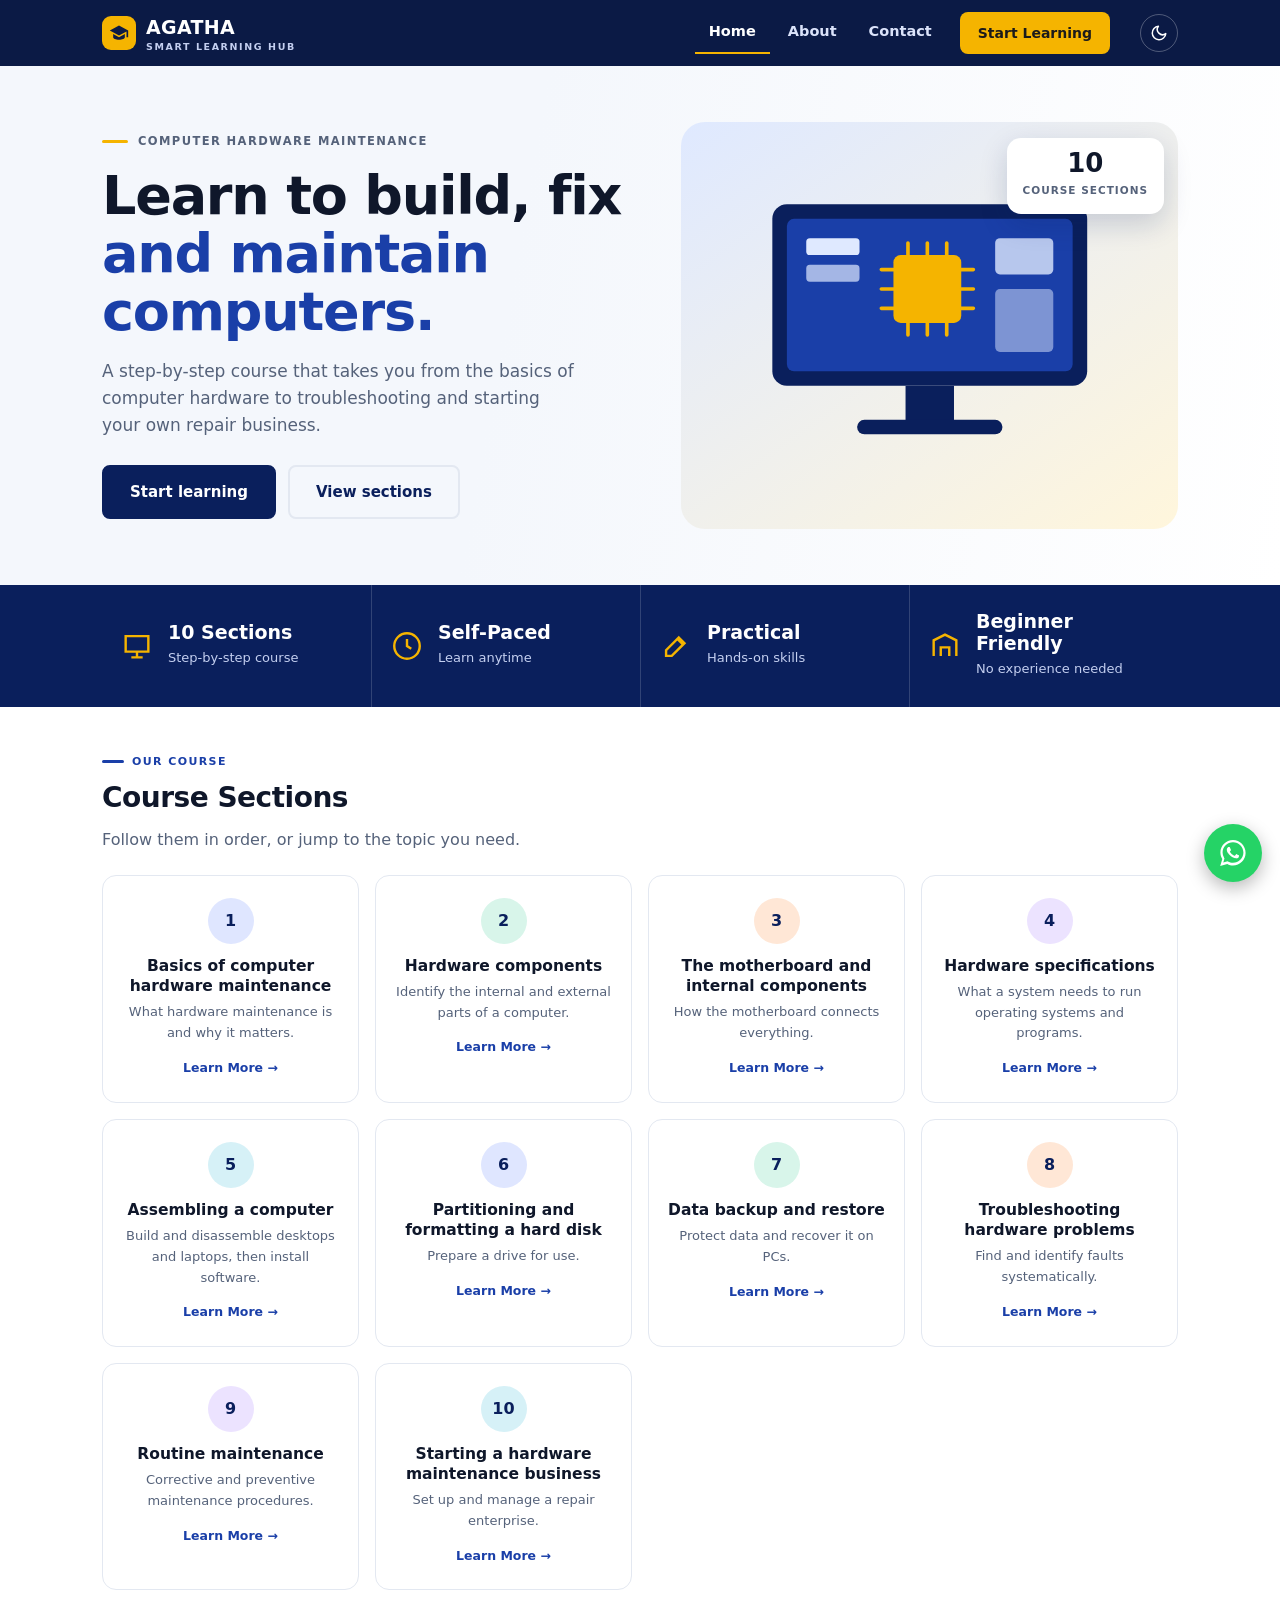
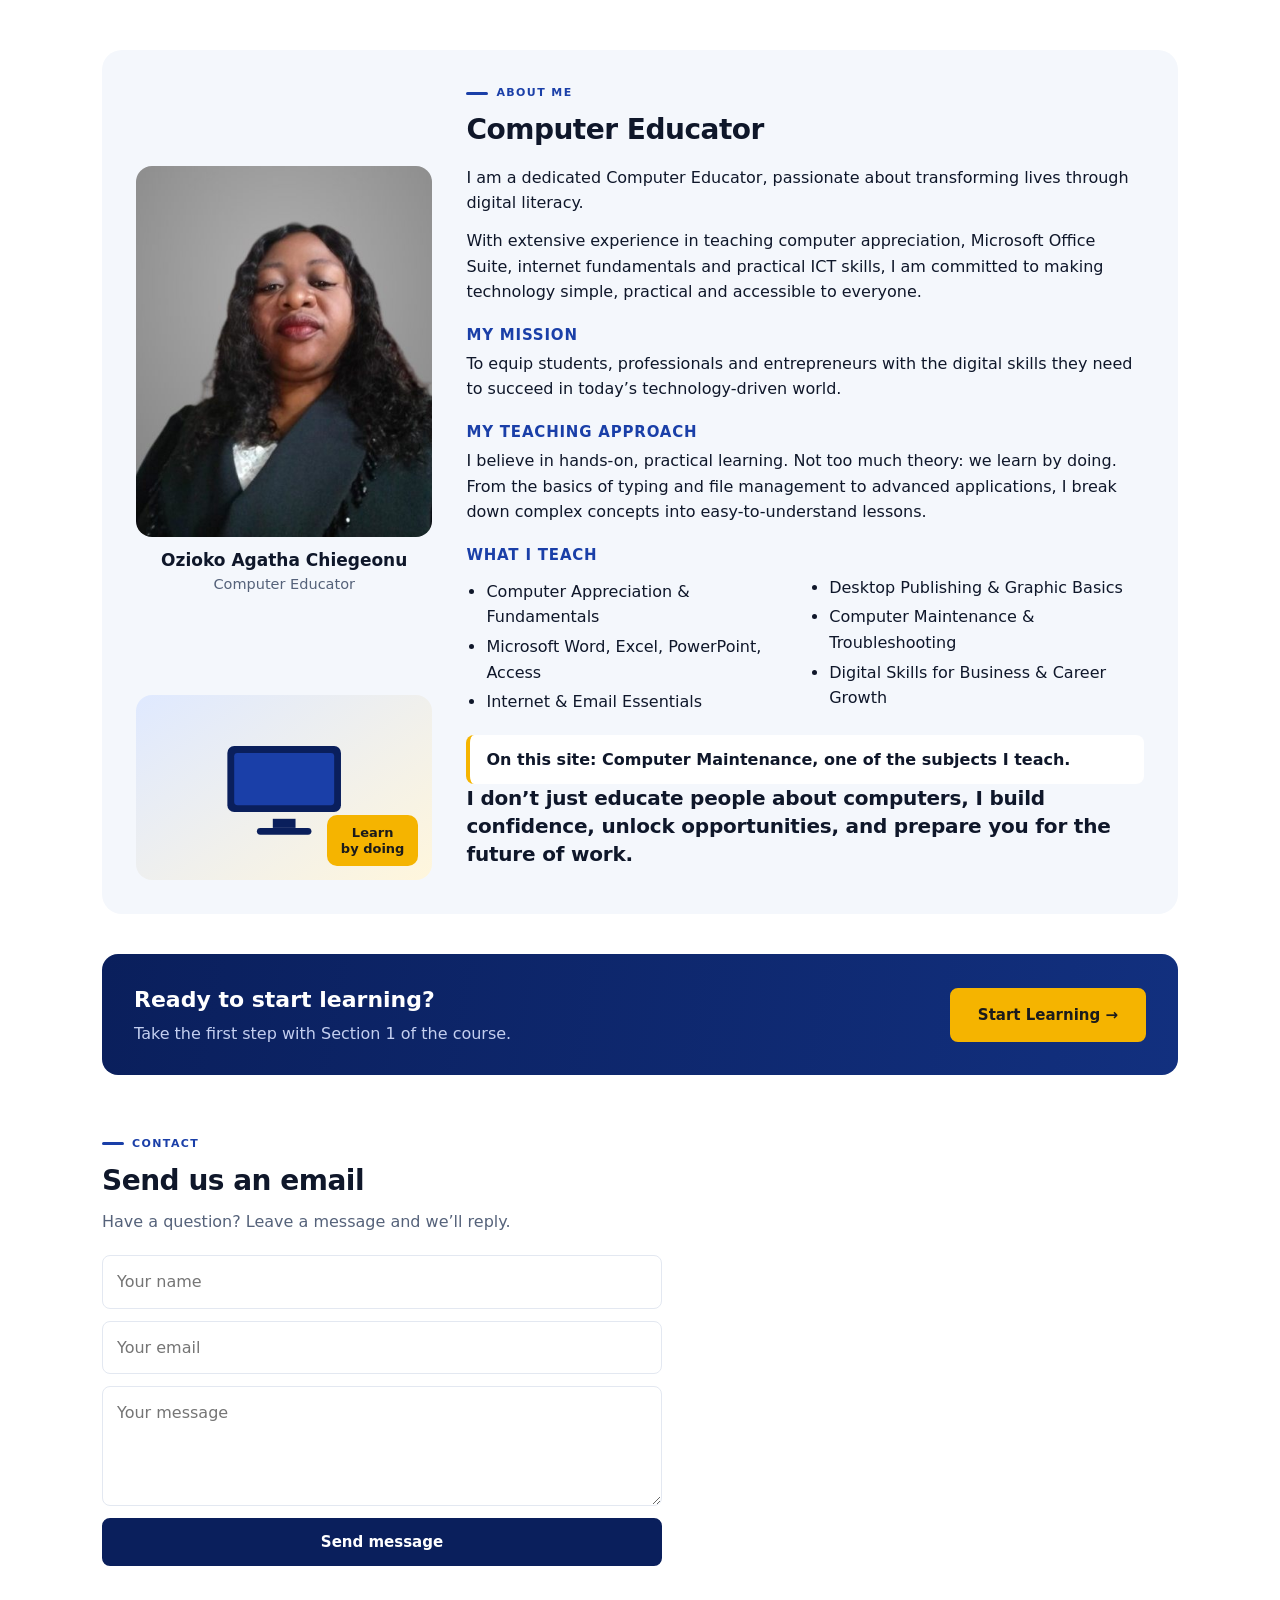
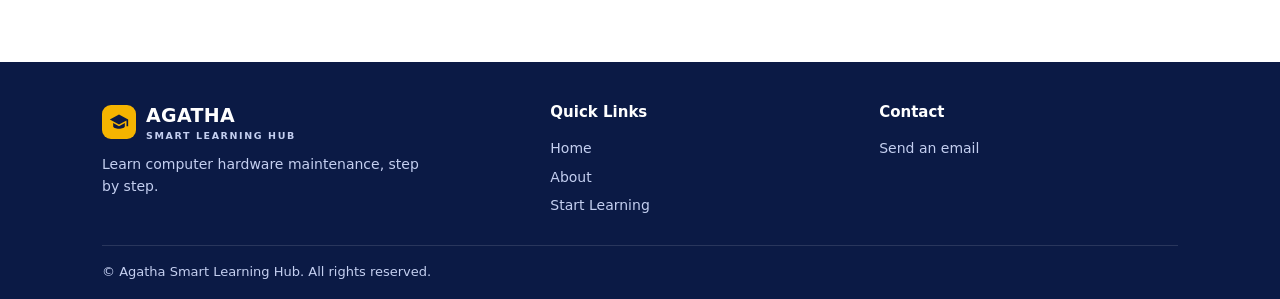
==== commit ab2ea441: "made changes" ====
--- a/index.html
+++ b/index.html
@@ -5,7 +5,9 @@
 <meta name="viewport" content="width=device-width, initial-scale=1, viewport-fit=cover">
 <title>Agatha Smart Learning Hub | Computer Hardware Maintenance</title>
 <meta name="description" content="Learn computer hardware maintenance step by step: components, motherboard, assembly, troubleshooting, backups and starting a repair business.">
-<link rel="icon" href="data:image/svg+xml,%3Csvg xmlns=%27http://www.w3.org/2000/svg%27 viewBox=%270 0 100 100%27%3E%3Ctext y=%27.9em%27 font-size=%2790%27%3E%F0%9F%92%BB%3C/text%3E%3C/svg%3E">
+<link rel="icon" type="image/svg+xml" href="favicon.svg">
+<link rel="icon" type="image/png" sizes="180x180" href="favicon.png">
+<link rel="apple-touch-icon" href="favicon.png">
 <link rel="stylesheet" href="style.css">
 <script>try{var t=localStorage.getItem('theme')}catch(e){}if(!t)t=matchMedia('(prefers-color-scheme: dark)').matches?'dark':'light';document.documentElement.dataset.theme=t</script>
 </head>
@@ -48,7 +50,7 @@
     <section id="about">
       <div class="about">
         <div class="abl"><div class="who"><img class="me" src="images/agatha.jpg" alt="Ozioko Agatha Chiegeonu, Computer Educator"><div class="cap"><b>Ozioko Agatha Chiegeonu</b><span>Computer Educator</span></div></div><div class="pic"><svg viewBox="0 0 120 90" width="46%" fill="none"><rect x="10" y="8" width="100" height="58" rx="6" fill="#0a1f5c"/><rect x="16" y="14" width="88" height="46" rx="3" fill="#1a3fa8"/><rect x="50" y="72" width="20" height="8" fill="#0a1f5c"/><rect x="36" y="80" width="48" height="6" rx="3" fill="#0a1f5c"/></svg><span>Learn<br>by doing</span></div></div>
-        <div><div class="lab">About Me</div><h2>Computer Educator</h2><p>I am a dedicated Computer Educator, passionate about transforming lives through digital literacy.</p><p>With extensive experience in teaching computer appreciation, Microsoft Office Suite, internet fundamentals and practical ICT skills, I am committed to making technology simple, practical and accessible to everyone.</p><h4>My Mission</h4><p>To equip students, professionals and entrepreneurs with the digital skills they need to succeed in today’s technology-driven world.</p><h4>My Teaching Approach</h4><p>I believe in hands-on, practical learning. Not too much theory: we learn by doing. From the basics of typing and file management to advanced applications, I break down complex concepts into easy-to-understand lessons.</p><h4>What I Teach</h4><ul class="teach"><li>Computer Appreciation &amp; Fundamentals</li><li>Microsoft Word, Excel, PowerPoint, Access</li><li>Internet &amp; Email Essentials</li><li>Desktop Publishing &amp; Graphic Basics</li><li>Computer Maintenance &amp; Troubleshooting</li><li>Digital Skills for Business &amp; Career Growth</li></ul><div class="onsite">On this site: Computer Maintenance, one of the subjects I teach.</div><p class="closing">I don’t just teach computers; I build confidence, unlock opportunities, and prepare you for the future of work.</p></div>
+        <div><div class="lab">About Me</div><h2>Computer Educator</h2><p>I am a dedicated Computer Educator, passionate about transforming lives through digital literacy.</p><p>With extensive experience in teaching computer appreciation, Microsoft Office Suite, internet fundamentals and practical ICT skills, I am committed to making technology simple, practical and accessible to everyone.</p><h4>My Mission</h4><p>To equip students, professionals and entrepreneurs with the digital skills they need to succeed in today’s technology-driven world.</p><h4>My Teaching Approach</h4><p>I believe in hands-on, practical learning. Not too much theory: we learn by doing. From the basics of typing and file management to advanced applications, I break down complex concepts into easy-to-understand lessons.</p><h4>What I Teach</h4><ul class="teach"><li>Computer Appreciation &amp; Fundamentals</li><li>Microsoft Word, Excel, PowerPoint, Access</li><li>Internet &amp; Email Essentials</li><li>Desktop Publishing &amp; Graphic Basics</li><li>Computer Maintenance &amp; Troubleshooting</li><li>Digital Skills for Business &amp; Career Growth</li></ul><div class="onsite">On this site: Computer Maintenance, one of the subjects I teach.</div><p class="closing">I don’t just educate people about computers, I build confidence, unlock opportunities, and prepare you for the future of work.</p></div>
       </div>
       <div class="banner"><div><h3>Ready to start learning?</h3><p>Take the first step with Section 1 of the course.</p></div><a class="btn g" href="lesson-1.html">Start Learning &rarr;</a></div>
     </section>
--- a/style.css
+++ b/style.css
@@ -130,7 +130,7 @@
 }
 /* phones */
 @media(max-width:640px){
-.wrap{padding:0 18px}
+.wrap{padding-inline:18px}.layout{padding-block:22px}
 .hg{padding-block:34px;gap:24px}
 .hero p.lead{font-size:16px}
 section{padding:32px 0 8px}
